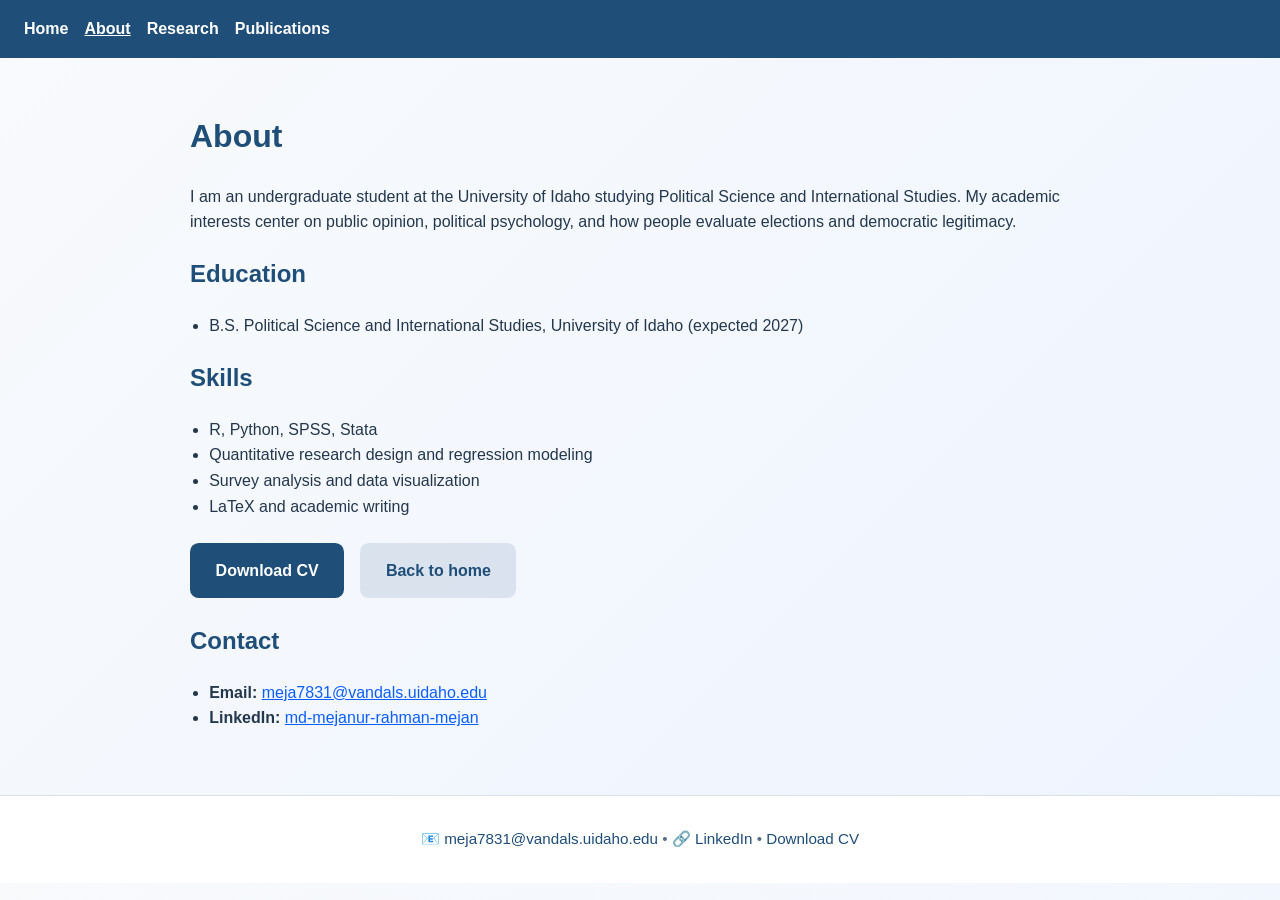
==== about.html @ 81bbcf6b "Add files via upload" ====
<!doctype html>
<html lang="en">
  <head>
    <meta charset="utf-8">
    <meta name="viewport" content="width=device-width, initial-scale=1">
    <title>About | Md Mejanur Rahman Mejan</title>
    <link rel="stylesheet" href="style.css">
  </head>
  <body>
    <nav class="topnav">
      <a href="index.html">Home</a>
      <a href="about.html" class="active">About</a>
      <a href="research.html">Research</a>
      <a href="publications.html">Publications</a>
    </nav>

    <main>
      <h1>About</h1>
      <p>I am an undergraduate student at the University of Idaho studying Political Science and International Studies. My academic interests center on public opinion, political psychology, and how people evaluate elections and democratic legitimacy.</p>

      <h2>Education</h2>
      <ul>
        <li>B.S. Political Science and International Studies, University of Idaho (expected 2027)</li>
      </ul>

      <h2>Skills</h2>
      <ul>
        <li>R, Python, SPSS, Stata</li>
        <li>Quantitative research design and regression modeling</li>
        <li>Survey analysis and data visualization</li>
        <li>LaTeX and academic writing</li>
      </ul>

      <div class="cta-row">
        <a class="button" href="Mejan_CV.pdf" target="_blank">Download CV</a>
        <a class="button button-secondary" href="index.html">Back to home</a>
      </div>

      <h2>Contact</h2>
      <ul class="contact-list">
        <li><strong>Email:</strong> <a href="mailto:meja7831@vandals.uidaho.edu">meja7831@vandals.uidaho.edu</a></li>
        <li><strong>LinkedIn:</strong> <a href="https://www.linkedin.com/in/md-mejanur-rahman-mejan-389b5421b">md-mejanur-rahman-mejan</a></li>
      </ul>
    </main>
    <footer>
      <p>📧 <a href="mailto:meja7831@vandals.uidaho.edu">meja7831@vandals.uidaho.edu</a> • 🔗 <a href="https://www.linkedin.com/in/md-mejanur-rahman-mejan-389b5421b">LinkedIn</a> • <a href="Mejan_CV.pdf" target="_blank">Download CV</a></p>
    </footer>
  </body>
</html>
---- style.css ----
body {
  font-family: Arial, sans-serif;
  line-height: 1.6;
  margin: 0;
  padding: 0;
  color: #23374d;
  background: linear-gradient(135deg, #f8fafc, #eef4ff);
}

nav.topnav {
  background: #1f4e79;
  padding: 1rem 1.5rem;
  display: flex;
  gap: 1rem;
}

nav.topnav a {
  color: white;
  text-decoration: none;
  font-weight: 600;
}

nav.topnav a.active {
  text-decoration: underline;
}

main {
  max-width: 900px;
  margin: 0 auto;
  padding: 2rem 1.5rem 3rem;
}

.hero {
  display: flex;
  flex-wrap: wrap;
  gap: 1.5rem;
  align-items: center;
  margin-bottom: 2rem;
}

.profile-photo {
  width: 180px;
  height: 180px;
  object-fit: cover;
  border-radius: 50%;
  border: 4px solid #ffffff;
  box-shadow: 0 8px 20px rgba(0, 0, 0, 0.12);
}

h1, h2, h3 {
  color: #1f4e79;
}

.cta-row {
  display: flex;
  flex-wrap: wrap;
  gap: 1rem;
  margin: 1.5rem 0;
}

.button {
  display: inline-block;
  padding: 0.9rem 1.6rem;
  background: #1f4e79;
  color: white;
  border-radius: 0.55rem;
  text-decoration: none;
  font-weight: 700;
}

.button-secondary {
  background: rgba(31, 78, 121, 0.12);
  color: #1f4e79;
}

.projects ul,
main ul {
  padding-left: 1.2rem;
}

.contact-list {
  padding-left: 1.2rem;
}

footer {
  background: #ffffff;
  border-top: 1px solid #d7e1ec;
  padding: 1rem 1.5rem;
  text-align: center;
  font-size: 0.95rem;
  color: #5a6f8a;
}

footer a {
  color: #1f4e79;
  text-decoration: none;
}

footer a:hover {
  text-decoration: underline;
}

a {
  color: #0b5fff;
}

@media (max-width: 700px) {
  nav.topnav {
    flex-direction: column;
    align-items: flex-start;
    gap: 0.75rem;
  }

  main {
    padding: 1.5rem 1rem 2rem;
  }

  .hero {
    flex-direction: column;
    align-items: flex-start;
  }

  .profile-photo {
    width: 140px;
    height: 140px;
  }

  .cta-row {
    flex-direction: column;
  }
}
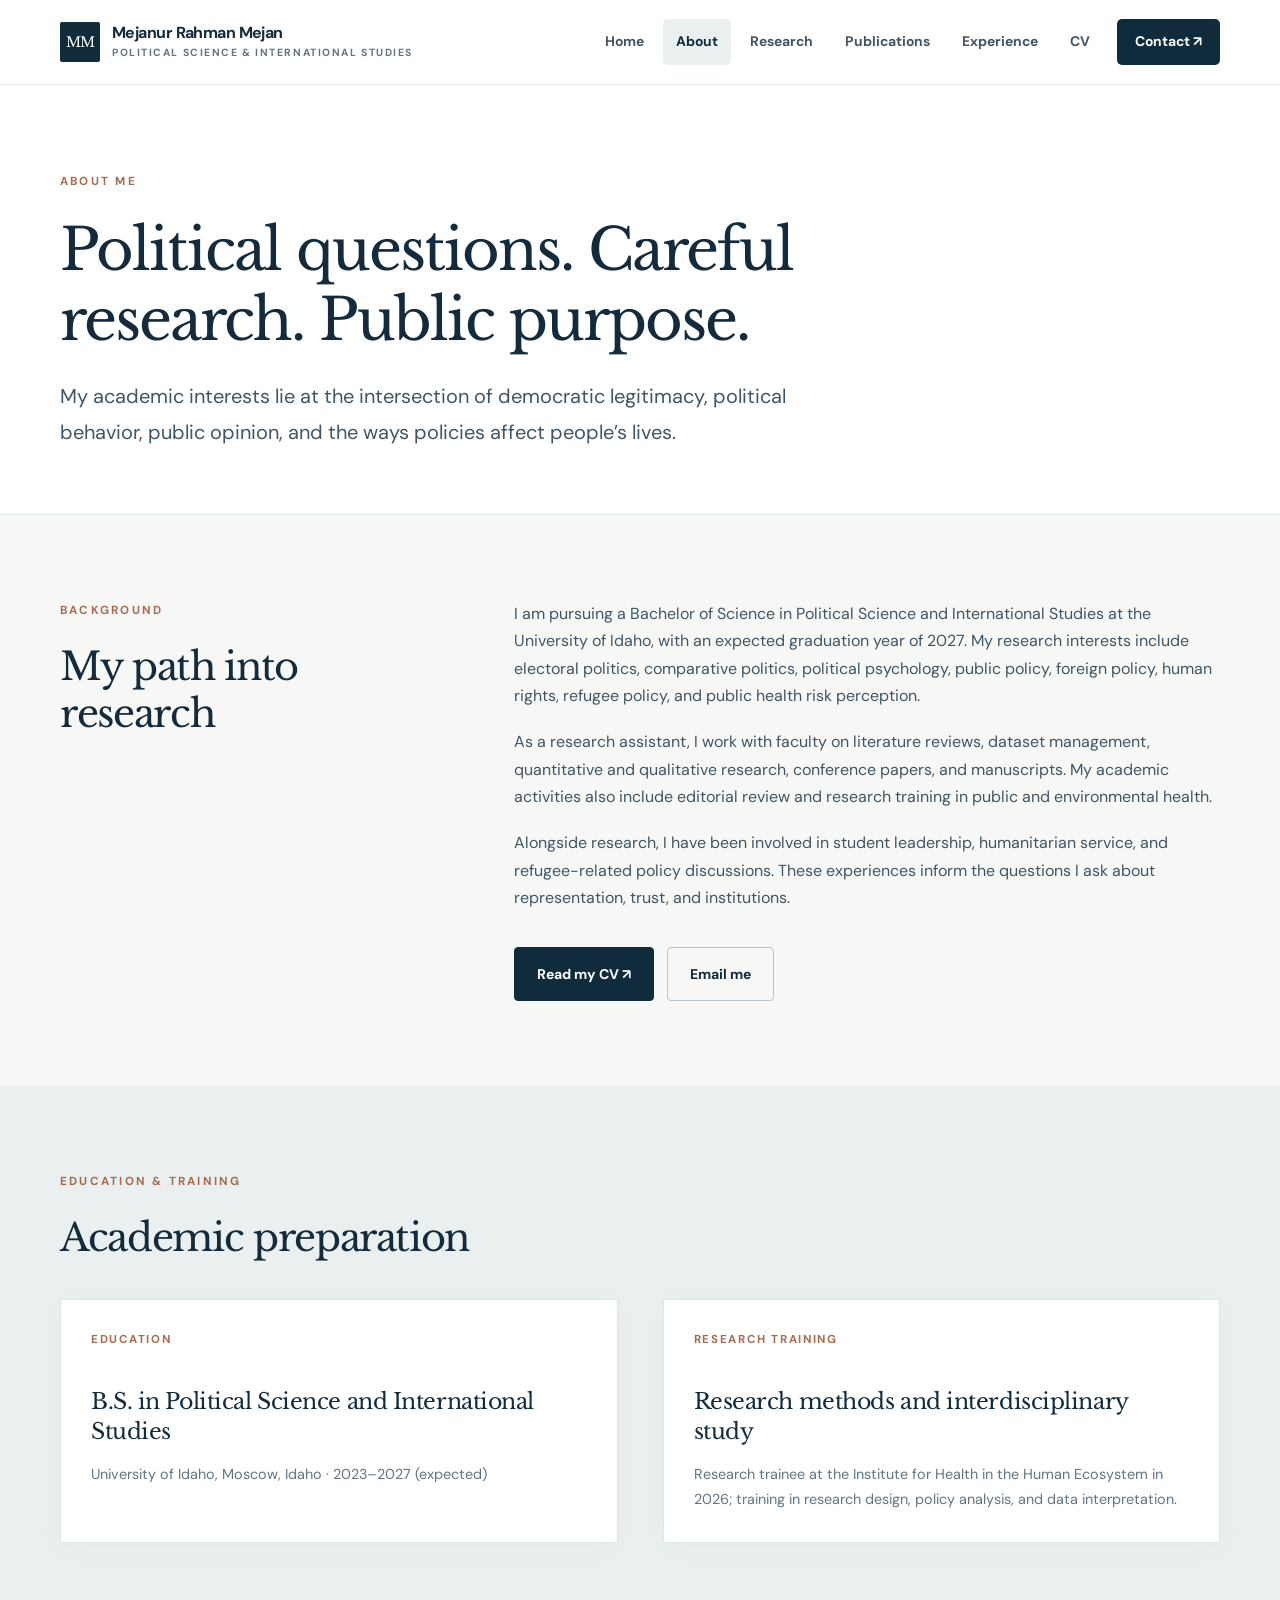
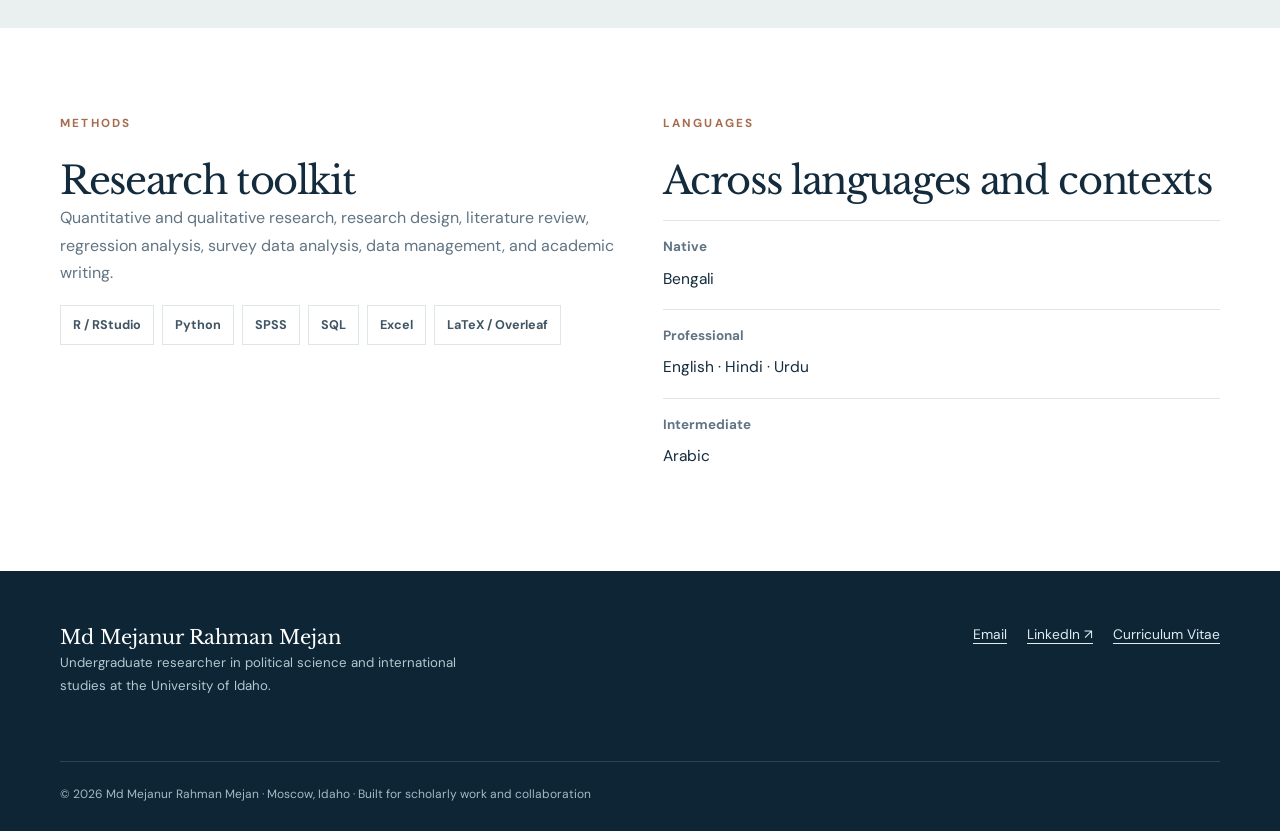
==== commit 7a02c139: "Refresh about.html for CV-based academic website" ====
--- a/about.html
+++ b/about.html
@@ -1,49 +1,9 @@
-<!doctype html>
-<html lang="en">
-  <head>
-    <meta charset="utf-8">
-    <meta name="viewport" content="width=device-width, initial-scale=1">
-    <title>About | Md Mejanur Rahman Mejan</title>
-    <link rel="stylesheet" href="style.css">
-  </head>
-  <body>
-    <nav class="topnav">
-      <a href="index.html">Home</a>
-      <a href="about.html" class="active">About</a>
-      <a href="research.html">Research</a>
-      <a href="publications.html">Publications</a>
-    </nav>
-
-    <main>
-      <h1>About</h1>
-      <p>I am an undergraduate student at the University of Idaho studying Political Science and International Studies. My academic interests center on public opinion, political psychology, and how people evaluate elections and democratic legitimacy.</p>
-
-      <h2>Education</h2>
-      <ul>
-        <li>B.S. Political Science and International Studies, University of Idaho (expected 2027)</li>
-      </ul>
-
-      <h2>Skills</h2>
-      <ul>
-        <li>R, Python, SPSS, Stata</li>
-        <li>Quantitative research design and regression modeling</li>
-        <li>Survey analysis and data visualization</li>
-        <li>LaTeX and academic writing</li>
-      </ul>
-
-      <div class="cta-row">
-        <a class="button" href="Mejan_CV.pdf" target="_blank">Download CV</a>
-        <a class="button button-secondary" href="index.html">Back to home</a>
-      </div>
-
-      <h2>Contact</h2>
-      <ul class="contact-list">
-        <li><strong>Email:</strong> <a href="mailto:meja7831@vandals.uidaho.edu">meja7831@vandals.uidaho.edu</a></li>
-        <li><strong>LinkedIn:</strong> <a href="https://www.linkedin.com/in/md-mejanur-rahman-mejan-389b5421b">md-mejanur-rahman-mejan</a></li>
-      </ul>
-    </main>
-    <footer>
-      <p>📧 <a href="mailto:meja7831@vandals.uidaho.edu">meja7831@vandals.uidaho.edu</a> • 🔗 <a href="https://www.linkedin.com/in/md-mejanur-rahman-mejan-389b5421b">LinkedIn</a> • <a href="Mejan_CV.pdf" target="_blank">Download CV</a></p>
-    </footer>
-  </body>
-</html>
+<!doctype html>
+<html lang="en"><head><meta charset="utf-8"><meta name="viewport" content="width=device-width, initial-scale=1">
+<meta name="theme-color" content="#102b3c"><meta name="description" content="About Mejan, a University of Idaho undergraduate political science researcher.">
+<title>About | Md Mejanur Rahman Mejan</title><link rel="stylesheet" href="style.css"></head><body>
+<a class="skip-link" href="#main">Skip to main content</a><header class="site-header"><div class="container header-inner"><a class="brand" href="index.html" aria-label="Mejan, home"><span class="brand-mark">MM</span><span><span class="brand-name">Mejanur Rahman Mejan</span><small>Political Science &amp; International Studies</small></span></a><nav class="primary-nav" aria-label="Main navigation"><a href="index.html">Home</a><a href="about.html" aria-current="page">About</a><a href="research.html">Research</a><a href="publications.html">Publications</a><a href="experience.html">Experience</a><a href="cv.html">CV</a><a class="nav-contact" href="mailto:meja7831@vandals.uidaho.edu">Contact ↗</a></nav></div></header><main id="main">
+<section class="page-intro"><div class="container"><div class="eyebrow">About me</div><h1>Political questions. Careful research. Public purpose.</h1><p class="lead">My academic interests lie at the intersection of democratic legitimacy, political behavior, public opinion, and the ways policies affect people’s lives.</p></div></section>
+<section class="section"><div class="container split"><div class="split-side"><div class="eyebrow">Background</div><h2>My path into research</h2></div><div class="prose"><p>I am pursuing a Bachelor of Science in Political Science and International Studies at the University of Idaho, with an expected graduation year of 2027. My research interests include electoral politics, comparative politics, political psychology, public policy, foreign policy, human rights, refugee policy, and public health risk perception.</p><p>As a research assistant, I work with faculty on literature reviews, dataset management, quantitative and qualitative research, conference papers, and manuscripts. My academic activities also include editorial review and research training in public and environmental health.</p><p>Alongside research, I have been involved in student leadership, humanitarian service, and refugee-related policy discussions. These experiences inform the questions I ask about representation, trust, and institutions.</p><div class="actions"><a class="btn" href="cv.html">Read my CV ↗</a><a class="btn btn-outline" href="mailto:meja7831@vandals.uidaho.edu">Email me</a></div></div></div></section>
+<section class="section wash"><div class="container"><div class="section-head"><div><div class="eyebrow">Education &amp; training</div><h2>Academic preparation</h2></div></div><div class="two-col"><div class="card"><div class="card-index">EDUCATION</div><h3>B.S. in Political Science and International Studies</h3><p>University of Idaho, Moscow, Idaho · 2023–2027 (expected)</p></div><div class="card"><div class="card-index">RESEARCH TRAINING</div><h3>Research methods and interdisciplinary study</h3><p>Research trainee at the Institute for Health in the Human Ecosystem in 2026; training in research design, policy analysis, and data interpretation.</p></div></div></div></section>
+<section class="section surface"><div class="container two-col"><div><div class="eyebrow">Methods</div><h2>Research toolkit</h2><p class="muted">Quantitative and qualitative research, research design, literature review, regression analysis, survey data analysis, data management, and academic writing.</p><div class="pills"><span>R / RStudio</span><span>Python</span><span>SPSS</span><span>SQL</span><span>Excel</span><span>LaTeX / Overleaf</span></div></div><div><div class="eyebrow">Languages</div><h2>Across languages and contexts</h2><dl class="definition-list"><div class="definition"><dt>Native</dt><dd>Bengali</dd></div><div class="definition"><dt>Professional</dt><dd>English · Hindi · Urdu</dd></div><div class="definition"><dt>Intermediate</dt><dd>Arabic</dd></div></dl></div></div></section></main><footer class="footer"><div class="container"><div class="footer-grid"><div><div class="footer-name">Md Mejanur Rahman Mejan</div><p>Undergraduate researcher in political science and international studies at the University of Idaho.</p></div><div class="footer-links"><a href="mailto:meja7831@vandals.uidaho.edu">Email</a><a href="https://www.linkedin.com/in/md-mejanur-rahman-mejan-389b5421b" target="_blank" rel="noopener noreferrer">LinkedIn ↗</a><a href="cv.html">Curriculum Vitae</a></div></div><div class="footer-bottom">© 2026 Md Mejanur Rahman Mejan · Moscow, Idaho · Built for scholarly work and collaboration</div></div></footer></body></html>
--- a/style.css
+++ b/style.css
@@ -1,131 +1,218 @@
-body {
-  font-family: Arial, sans-serif;
-  line-height: 1.6;
-  margin: 0;
-  padding: 0;
-  color: #23374d;
-  background: linear-gradient(135deg, #f8fafc, #eef4ff);
-}
-
-nav.topnav {
-  background: #1f4e79;
-  padding: 1rem 1.5rem;
-  display: flex;
-  gap: 1rem;
-}
-
-nav.topnav a {
-  color: white;
-  text-decoration: none;
-  font-weight: 600;
-}
-
-nav.topnav a.active {
-  text-decoration: underline;
-}
-
-main {
-  max-width: 900px;
-  margin: 0 auto;
-  padding: 2rem 1.5rem 3rem;
-}
-
-.hero {
-  display: flex;
-  flex-wrap: wrap;
-  gap: 1.5rem;
-  align-items: center;
-  margin-bottom: 2rem;
-}
-
-.profile-photo {
-  width: 180px;
-  height: 180px;
-  object-fit: cover;
-  border-radius: 50%;
-  border: 4px solid #ffffff;
-  box-shadow: 0 8px 20px rgba(0, 0, 0, 0.12);
-}
-
-h1, h2, h3 {
-  color: #1f4e79;
-}
-
-.cta-row {
-  display: flex;
-  flex-wrap: wrap;
-  gap: 1rem;
-  margin: 1.5rem 0;
-}
-
-.button {
-  display: inline-block;
-  padding: 0.9rem 1.6rem;
-  background: #1f4e79;
-  color: white;
-  border-radius: 0.55rem;
-  text-decoration: none;
-  font-weight: 700;
-}
-
-.button-secondary {
-  background: rgba(31, 78, 121, 0.12);
-  color: #1f4e79;
-}
-
-.projects ul,
-main ul {
-  padding-left: 1.2rem;
-}
-
-.contact-list {
-  padding-left: 1.2rem;
-}
-
-footer {
-  background: #ffffff;
-  border-top: 1px solid #d7e1ec;
-  padding: 1rem 1.5rem;
-  text-align: center;
-  font-size: 0.95rem;
-  color: #5a6f8a;
-}
-
-footer a {
-  color: #1f4e79;
-  text-decoration: none;
-}
-
-footer a:hover {
-  text-decoration: underline;
-}
-
-a {
-  color: #0b5fff;
-}
-
-@media (max-width: 700px) {
-  nav.topnav {
-    flex-direction: column;
-    align-items: flex-start;
-    gap: 0.75rem;
-  }
-
-  main {
-    padding: 1.5rem 1rem 2rem;
-  }
-
-  .hero {
-    flex-direction: column;
-    align-items: flex-start;
-  }
-
-  .profile-photo {
-    width: 140px;
-    height: 140px;
-  }
-
-  .cta-row {
-    flex-direction: column;
-  }
-}
+@import url('https://fonts.googleapis.com/css2?family=DM+Sans:wght@400;500;600;700&family=Libre+Baskerville:wght@400;700&display=swap');
+
+:root{
+  --ink:#132b3c; --ink-soft:#405565; --muted:#617483; --navy:#102b3c; --navy-2:#1d4055;
+  --paper:#f7f8f6; --surface:#ffffff; --line:#dfe6e6; --wash:#eaf0ef; --accent:#a66c4f;
+  --accent-light:#f3e9e3; --shadow:0 24px 65px rgba(12,36,49,.09);
+  --sans:'DM Sans',Arial,Helvetica,sans-serif; --serif:'Libre Baskerville',Georgia,serif;
+}
+*,*::before,*::after{box-sizing:border-box}
+html{scroll-behavior:smooth;scroll-padding-top:98px}
+body{margin:0;background:var(--paper);color:var(--ink);font-family:var(--sans);font-size:16px;line-height:1.72}
+img{display:block;max-width:100%}
+a{color:var(--navy-2);text-decoration-thickness:1px;text-underline-offset:4px}
+a:hover{color:var(--accent)}
+a:focus-visible,button:focus-visible{outline:3px solid var(--accent);outline-offset:4px}
+button{font:inherit;cursor:pointer}
+p{margin:0 0 1.15rem}
+h1,h2,h3,h4{line-height:1.22;letter-spacing:-.035em;margin:0;color:var(--ink)}
+h1,h2{font-family:var(--serif);font-weight:400}
+h1{font-size:clamp(2.5rem,5vw,4.85rem)}
+h2{font-size:clamp(1.8rem,3vw,2.7rem)}
+h3{font-size:1.17rem;letter-spacing:-.02em;font-weight:700}
+ul{padding-left:1.2rem}
+li{margin:.4rem 0}
+.container{width:min(1160px,calc(100% - 48px));margin:0 auto}
+.narrow{max-width:790px}
+.skip-link{position:absolute;left:12px;top:-80px;background:white;padding:12px 18px;z-index:99}
+.skip-link:focus{top:12px}
+.site-header{background:rgba(255,255,255,.97);border-bottom:1px solid var(--line);position:sticky;top:0;z-index:50;backdrop-filter:blur(10px)}
+.header-inner{min-height:84px;display:flex;align-items:center;justify-content:space-between;gap:26px}
+.brand{display:flex;align-items:center;gap:12px;color:var(--ink);text-decoration:none;line-height:1.18}
+.brand:hover{color:var(--ink)}
+.brand-mark{width:40px;height:40px;display:grid;place-items:center;background:var(--navy);color:white;border-radius:2px;font-family:var(--serif);font-size:.87rem;letter-spacing:-.08em}
+.brand-name{font-weight:700;letter-spacing:-.035em}
+.brand small{display:block;margin-top:4px;color:var(--muted);font-size:.65rem;letter-spacing:.15em;text-transform:uppercase;font-weight:700}
+.primary-nav{display:flex;align-items:center;gap:6px}
+.primary-nav a{color:var(--ink-soft);font-size:.87rem;white-space:nowrap;font-weight:700;text-decoration:none;padding:11px 13px;border-radius:5px;transition:background .2s,color .2s}
+.primary-nav a:hover,.primary-nav a[aria-current='page']{background:var(--wash);color:var(--navy)}
+.primary-nav .nav-contact{background:var(--navy);color:white;margin-left:8px;padding:11px 18px}
+.primary-nav .nav-contact:hover{background:var(--navy-2);color:white}
+.eyebrow{font-size:.73rem;letter-spacing:.19em;text-transform:uppercase;font-weight:700;color:var(--accent);margin-bottom:24px}
+.lead{font-size:clamp(1.06rem,1.8vw,1.25rem);line-height:1.8;color:var(--ink-soft)}
+.muted{color:var(--muted)}
+.hero{padding:95px 0 105px;overflow:hidden}
+.hero-grid{display:grid;grid-template-columns:minmax(0,1.22fr) minmax(310px,.78fr);align-items:center;gap:clamp(50px,7vw,100px)}
+.hero h1{max-width:740px}
+.hero h1 em{font-style:normal;color:var(--accent)}
+.hero .lead{margin-top:30px;max-width:670px}
+.hero-meta{display:flex;align-items:center;gap:11px;margin:25px 0 0;color:var(--muted);font-size:.86rem;font-weight:600;flex-wrap:wrap}
+.hero-meta .dot{width:5px;height:5px;border-radius:50%;background:var(--accent)}
+.actions{display:flex;align-items:center;flex-wrap:wrap;gap:13px;margin-top:35px}
+.btn{display:inline-flex;align-items:center;justify-content:center;gap:9px;text-decoration:none;background:var(--navy);color:#fff;border:1px solid var(--navy);padding:14px 22px;min-height:49px;font-size:.88rem;font-weight:700;border-radius:4px;transition:transform .2s,background .2s;box-shadow:none}
+.btn:hover{background:var(--navy-2);color:white;transform:translateY(-2px)}
+.btn-outline{background:transparent;color:var(--navy);border-color:#b7c6c9}
+.btn-outline:hover{background:var(--wash);color:var(--navy)}
+.btn-text{border:0;background:none;color:var(--navy);font-weight:700;text-decoration:none;padding:12px 3px}
+.btn-text:hover{color:var(--accent)}
+.hero-card{position:relative;background:var(--navy);padding:21px;color:white;box-shadow:var(--shadow)}
+.hero-card:before{content:'';position:absolute;width:77px;height:77px;border:1px solid #a9b4ad;right:-21px;top:-22px;z-index:-1}
+.portrait{height:375px;position:relative;background:linear-gradient(140deg,#66818e,#294d62 58%,#142c3d);overflow:hidden}
+.portrait:after{content:'';position:absolute;inset:0;background:linear-gradient(0deg,rgba(12,36,49,.27),transparent 45%);pointer-events:none}
+.portrait img{position:absolute;inset:0;width:100%;height:100%;object-fit:cover;object-position:center 26%;z-index:1}
+.portrait-fallback{position:absolute;inset:0;display:grid;place-items:center;color:rgba(255,255,255,.78);font:400 7rem var(--serif);letter-spacing:-.11em}
+.hero-card-caption{padding:19px 4px 2px;display:flex;justify-content:space-between;align-items:end;gap:20px}
+.hero-card-caption strong{display:block;font-weight:700;font-size:.95rem;color:white}
+.hero-card-caption span{display:block;color:#b7cbd2;font-size:.79rem;line-height:1.6;margin-top:3px}
+.hero-card-caption .vertical-rule{height:36px;width:1px;background:#55717b}
+.section{padding:85px 0}
+.section-tight{padding:55px 0}
+.section-head{display:flex;align-items:end;justify-content:space-between;gap:28px;margin-bottom:37px}
+.section-head h2{max-width:660px}
+.section-head .section-intro{max-width:370px;margin-bottom:0;color:var(--muted);font-size:.94rem}
+.surface{background:#fff}
+.wash{background:var(--wash)}
+.section-rule{border-top:1px solid var(--line)}
+.cards{display:grid;grid-template-columns:repeat(3,minmax(0,1fr));gap:20px}
+.card{background:white;border:1px solid var(--line);padding:30px;box-shadow:0 4px 30px rgba(12,36,49,.025);transition:transform .2s,border-color .2s}
+.card:hover{transform:translateY(-3px);border-color:#b8c9cb}
+.card .card-index{font-size:.72rem;font-weight:700;color:var(--accent);letter-spacing:.15em;margin-bottom:38px}
+.card h3{font-family:var(--serif);font-weight:400;font-size:1.38rem;line-height:1.35}
+.card p{font-size:.9rem;color:var(--muted);line-height:1.75;margin:15px 0 0}
+.split{display:grid;grid-template-columns:.68fr 1.32fr;gap:clamp(32px,7vw,100px);align-items:start}
+.split-side{max-width:360px}
+.split-side p{color:var(--muted)}
+.link-line{font-weight:700;font-size:.9rem;text-decoration:none;display:inline-flex;align-items:center;gap:7px}
+.link-line:hover{text-decoration:underline}
+.feature-list{display:grid;gap:16px}
+.feature{background:white;border:1px solid var(--line);padding:27px 30px;display:grid;grid-template-columns:125px 1fr;gap:18px}
+.feature-label{font-size:.73rem;color:var(--accent);font-weight:700;letter-spacing:.08em;text-transform:uppercase;padding-top:5px}
+.feature h3{font-size:1.12rem;margin:0 0 8px}
+.feature p{font-size:.89rem;color:var(--muted);margin:0}
+.feature .byline{font-size:.8rem;color:var(--muted);margin-top:11px}
+.band{background:var(--navy);color:white;padding:78px 0}
+.band h2{color:white}
+.band p{color:#c4d5dc;max-width:650px}
+.band .eyebrow{color:#d0ab96}
+.band .btn{background:white;border-color:white;color:var(--navy)}
+.band .btn:hover{background:#e9f0f2;color:var(--navy)}
+.band-grid{display:flex;justify-content:space-between;align-items:center;gap:32px}
+.band-grid h2{max-width:670px}
+.footer{background:#0d2534;padding:52px 0 26px;color:#b4c8d1}
+.footer a{color:#e0edf1}
+.footer a:hover{color:#fff}
+.footer-grid{display:flex;justify-content:space-between;gap:35px;align-items:start}
+.footer-name{font-family:var(--serif);font-size:1.22rem;color:white;line-height:1.5}
+.footer p{font-size:.83rem;max-width:410px}
+.footer-links{display:flex;gap:20px;flex-wrap:wrap;font-size:.86rem}
+.footer-bottom{border-top:1px solid #2b4555;margin-top:45px;padding-top:22px;color:#a4bac4;font-size:.75rem}
+.page-intro{padding:86px 0 64px;border-bottom:1px solid var(--line);background:#fff}
+.page-intro h1{max-width:950px;font-size:clamp(2.3rem,4.5vw,4rem)}
+.page-intro .lead{max-width:770px;margin:22px 0 0}
+.top-tags{display:flex;flex-wrap:wrap;gap:9px;margin-top:25px}
+.tag{display:inline-block;border-radius:30px;border:1px solid #cfdbdc;background:#f9fbfa;padding:5px 12px;font-size:.74rem;color:var(--ink-soft);font-weight:700}
+.tag-status{background:var(--accent-light);color:#8e583c;border-color:#ead5c9}
+.research-list{display:grid;gap:18px}
+.research-card{background:white;border:1px solid var(--line);padding:31px 34px;display:grid;grid-template-columns:1fr auto;gap:25px}
+.research-card h3{font-family:var(--serif);font-size:1.35rem;line-height:1.45;font-weight:400;margin:10px 0}
+.research-card p{color:var(--muted);font-size:.9rem;margin:0}
+.research-card .collabs{margin-top:13px;font-size:.82rem;font-weight:700;color:var(--ink-soft)}
+.research-card .tag{height:max-content}
+.item-stack{display:grid;gap:22px}
+.citation{border-left:3px solid #bdcbd0;padding:2px 0 2px 23px}
+.citation h3{font-size:1.06rem;margin:7px 0 8px;line-height:1.5}
+.citation p{font-size:.91rem;color:var(--muted);margin:0}
+.citation small{display:block;font-size:.75rem;letter-spacing:.07em;text-transform:uppercase;font-weight:700;color:var(--accent)}
+.rule{border:0;border-top:1px solid var(--line);margin:36px 0}
+.timeline{border-left:1px solid #c7d4d6;margin-left:7px;padding-left:28px;display:grid;gap:33px}
+.timeline-item{position:relative}
+.timeline-item:before{content:'';width:9px;height:9px;background:var(--accent);border-radius:50%;position:absolute;left:-33px;top:8px}
+.timeline-item h3{margin-bottom:5px}
+.timeline-item .meta{color:var(--muted);font-size:.8rem;font-weight:700;margin:0 0 6px}
+.timeline-item p{font-size:.91rem;color:var(--ink-soft);margin:0}
+.prose p{color:var(--ink-soft)}
+.prose h2{margin:36px 0 18px}
+.prose h3{margin:24px 0 8px}
+.two-col{display:grid;grid-template-columns:repeat(2,minmax(0,1fr));gap:45px}
+.definition-list{display:grid;gap:17px}
+.definition{border-top:1px solid var(--line);padding-top:14px}
+.definition dt{font-size:.84rem;color:var(--muted);font-weight:700;margin-bottom:7px}
+.definition dd{margin:0;font-size:.97rem}
+.pills{display:flex;gap:8px;flex-wrap:wrap;margin-top:16px}
+.pills span{background:#fff;padding:8px 12px;border:1px solid var(--line);font-size:.79rem;font-weight:700;color:var(--ink-soft)}
+.kicker-list{display:grid;gap:17px}
+.kicker-row{border-bottom:1px solid var(--line);padding:0 0 17px}
+.kicker-row:last-child{border-bottom:0}
+.kicker-row strong{display:block;font-size:.96rem}
+.kicker-row span{display:block;color:var(--muted);font-size:.83rem;margin-top:4px}
+.cv-toolbar{background:var(--wash);padding:17px 0;border-bottom:1px solid var(--line)}
+.cv-toolbar .container{display:flex;align-items:center;justify-content:space-between;gap:20px}
+.cv-toolbar p{margin:0;color:var(--muted);font-size:.85rem}
+.cv-layout{padding:55px 0 95px}
+.cv-paper{background:#fff;border:1px solid var(--line);box-shadow:var(--shadow);padding:clamp(26px,5vw,70px);max-width:980px;margin:auto}
+.cv-head{border-bottom:2px solid var(--navy);padding-bottom:24px;margin-bottom:30px}
+.cv-head h1{font-size:clamp(2rem,3.5vw,3rem);margin-bottom:12px}
+.cv-head p{margin:0;color:var(--muted);font-size:.9rem}
+.cv-section{padding:23px 0;border-bottom:1px solid var(--line)}
+.cv-section:last-child{border-bottom:0}
+.cv-section h2{font:700 .78rem var(--sans);text-transform:uppercase;letter-spacing:.16em;color:var(--accent);margin-bottom:19px}
+.cv-row{display:grid;grid-template-columns:155px 1fr;gap:22px;margin-bottom:18px}
+.cv-row:last-child{margin-bottom:0}
+.cv-date{font-size:.82rem;font-weight:700;color:var(--muted)}
+.cv-row h3{font-size:.97rem;margin:0 0 5px}
+.cv-row p,.cv-row li{font-size:.88rem;line-height:1.65;color:var(--ink-soft)}
+.cv-row p{margin:0}
+.cv-row ul{margin:6px 0 0;padding-left:20px}
+.cv-pubs{display:grid;gap:13px}
+.cv-pubs p{margin:0;color:var(--ink-soft);font-size:.88rem}
+.cv-grid{display:grid;grid-template-columns:repeat(2,1fr);gap:16px 36px;font-size:.89rem}
+.cv-grid strong{display:block}
+.cv-grid span{color:var(--muted)}
+@media(max-width:1000px){
+ .header-inner{gap:10px}.primary-nav a{padding:10px}
+ .hero-grid{gap:40px;grid-template-columns:1fr 350px}
+ .hero{padding:70px 0}
+ .cards{grid-template-columns:repeat(2,1fr)}
+}
+@media(max-width:760px){
+ .container{width:min(100% - 34px,1160px)}
+ .header-inner{min-height:70px;flex-direction:column;align-items:stretch;padding:12px 0 7px;gap:10px}
+ .brand{align-self:flex-start}
+ .primary-nav{overflow-x:auto;padding-bottom:4px;white-space:nowrap;scrollbar-width:thin}
+ .primary-nav a{padding:8px 11px;font-size:.8rem}
+ .primary-nav .nav-contact{margin-left:0}
+ .hero{padding:57px 0 65px}
+ .hero-grid{display:flex;flex-direction:column;align-items:stretch}
+ .hero h1{font-size:clamp(2.4rem,9vw,3.8rem)}
+ .hero-card{max-width:430px;margin:auto;width:100%}
+ .portrait{height:300px}
+ .section{padding:60px 0}.section-tight{padding:40px 0}
+ .section-head{display:block}.section-head .section-intro{margin-top:16px}
+ .split{display:block}.split-side{max-width:none;margin-bottom:26px}
+ .cards,.two-col{grid-template-columns:1fr}
+ .feature{grid-template-columns:1fr;gap:5px}
+ .band-grid,.footer-grid{display:block}
+ .band-grid .actions{margin-top:22px}
+ .footer-links{margin-top:25px}
+ .page-intro{padding:58px 0 45px}
+ .research-card{grid-template-columns:1fr;padding:25px}
+ .cv-row{grid-template-columns:1fr;gap:3px}
+ .cv-grid{grid-template-columns:1fr}
+}
+@media(max-width:420px){.container{width:calc(100% - 28px)}.actions .btn{width:100%}.hero-card{padding:14px}.card{padding:23px}.portrait{height:275px}.cv-paper{padding:23px}}
+@media(prefers-reduced-motion:reduce){*,*::before,*::after{scroll-behavior:auto!important;transition:none!important}}
+@media print{
+ @page{size:letter;margin:.6in}
+ body{background:#fff;color:#111;font-size:11pt}
+ .site-header,.footer,.cv-toolbar,.no-print{display:none!important}
+ .container{width:100%;max-width:none}
+ .cv-layout{padding:0}.cv-paper{border:0;box-shadow:none;padding:0;max-width:none}
+ .cv-head{margin-bottom:14px;padding-bottom:11px}
+ .cv-head h1{font-size:23pt}
+ .cv-section{padding:13px 0;break-inside:avoid}
+ .cv-section h2{font-size:9pt;margin-bottom:9px}
+ .cv-row{grid-template-columns:100px 1fr;gap:13px;margin-bottom:10px}
+ .cv-row h3{font-size:10pt}
+ .cv-row p,.cv-row li,.cv-pubs p{font-size:9pt;line-height:1.4}
+ a{color:#111;text-decoration:none}
+}
